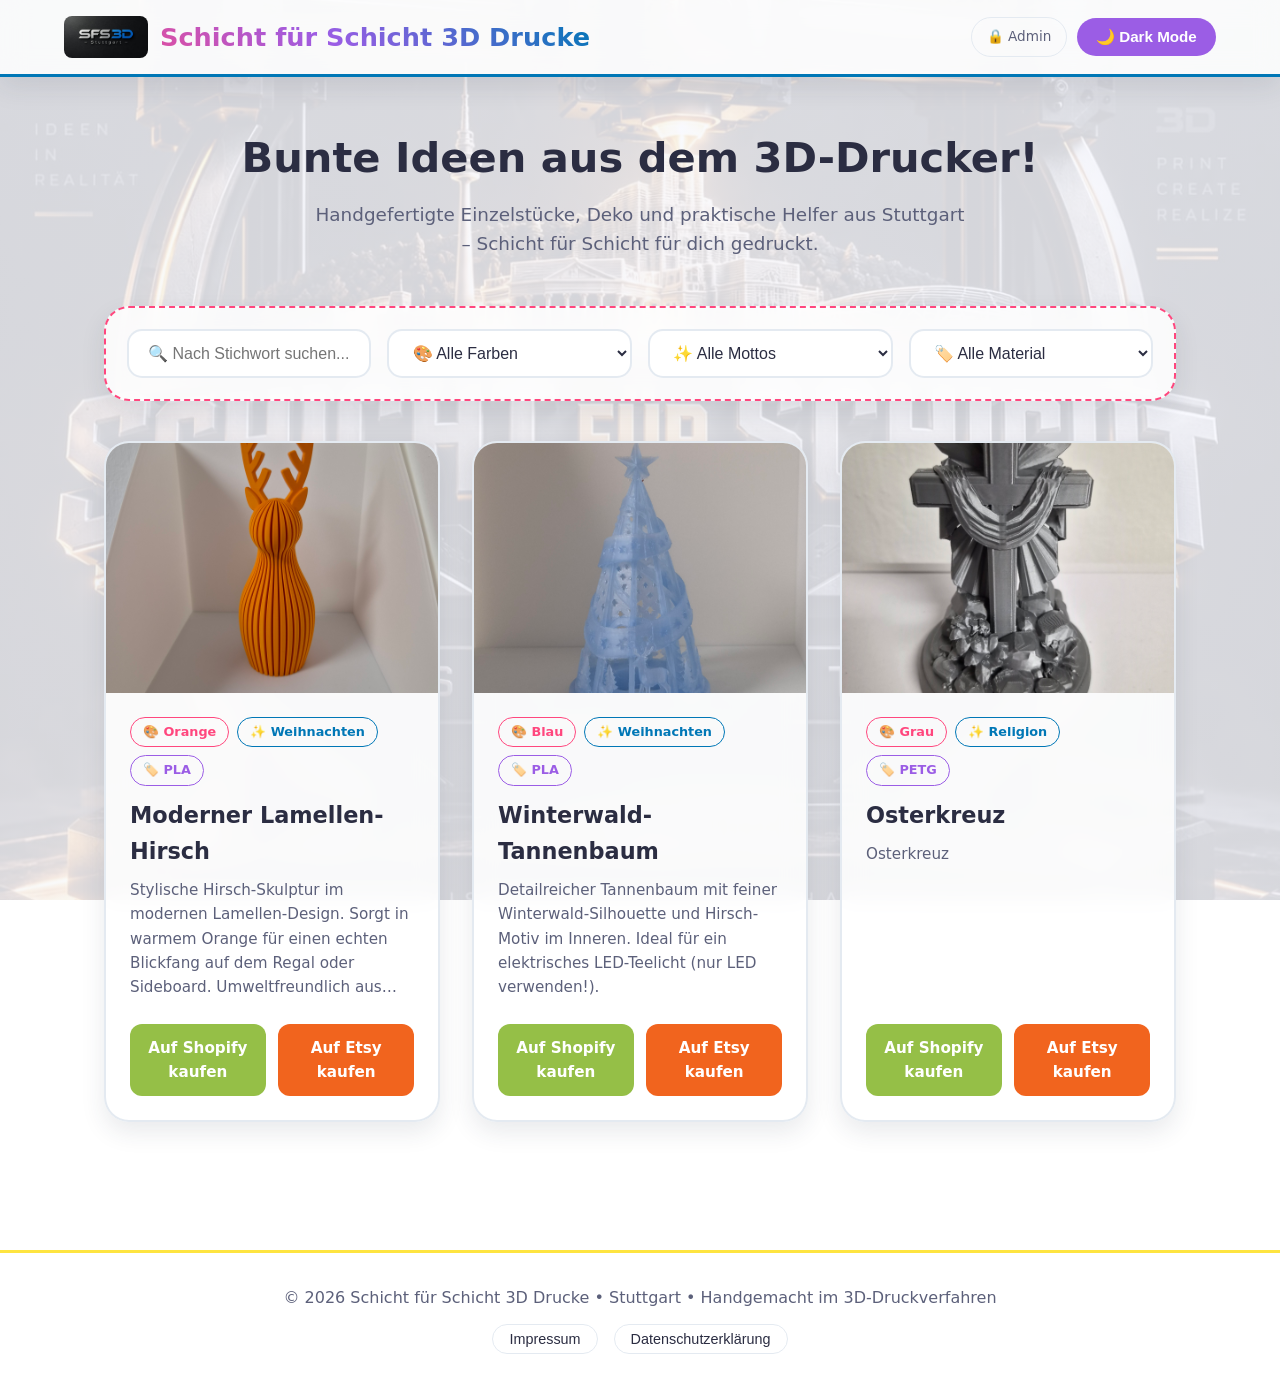
==== index.html @ 30da4deb "Implement popstate event listener for navigation Added event listener for browser back and forward b" ====
<!DOCTYPE html>
<html lang="de" data-theme="light">
<head>
    <meta charset="UTF-8">
    <meta name="viewport" content="width=device-width, initial-scale=1.0">
    <title>Schicht für Schicht 3D Drucke</title>
    <style>
        :root {
            --bg-overlay: rgba(248, 249, 255, 0.86);
            --card-bg: rgba(255, 255, 255, 0.85);
            --text-color: #2b2d42;
            --text-muted: #5c607a;
            --primary: #ff477e;
            --secondary: #0077b6;
            --accent: #fee440;
            --purple: #9b5de5;
            --border-color: rgba(226, 232, 240, 0.9);
            --shadow: 0 10px 25px rgba(43, 45, 66, 0.1);
        }

        [data-theme="dark"] {
            --bg-overlay: rgba(19, 17, 28, 0.85);
            --card-bg: rgba(30, 27, 46, 0.85);
            --text-color: #f8f9ff;
            --text-muted: #a9adc1;
            --primary: #ff5c8a;
            --secondary: #00f5d4;
            --accent: #fee440;
            --purple: #b5179e;
            --border-color: rgba(47, 43, 69, 0.9);
            --shadow: 0 10px 25px rgba(0, 0, 0, 0.45);
        }

        * { box-sizing: border-box; margin: 0; padding: 0; transition: background-color 0.3s ease, color 0.3s ease, transform 0.2s ease; }

        body {
            font-family: system-ui, -apple-system, 'Segoe UI', Roboto, Helvetica, Arial, sans-serif;
            color: var(--text-color);
            line-height: 1.6;
            min-height: 100vh;
            display: flex;
            flex-direction: column;
            background-image: linear-gradient(var(--bg-overlay), var(--bg-overlay)), url('icons/background.jpg');
            background-size: cover;
            background-position: center;
            background-attachment: fixed;
        }

        h1, h2, h3, .logo { font-family: 'Trebuchet MS', 'Comic Sans MS', system-ui, sans-serif; font-weight: 700; }

        header {
            background-color: var(--card-bg);
            backdrop-filter: blur(12px);
            -webkit-backdrop-filter: blur(12px);
            padding: 1rem 5%;
            display: flex;
            justify-content: space-between;
            align-items: center;
            border-bottom: 3px solid var(--secondary);
            position: sticky;
            top: 0;
            z-index: 100;
            box-shadow: var(--shadow);
        }

        .logo {
            display: flex;
            align-items: center;
            gap: 12px;
            font-size: 1.6rem;
            cursor: pointer;
            background: linear-gradient(45deg, var(--primary), var(--purple), var(--secondary));
            -webkit-background-clip: text;
            -webkit-text-fill-color: transparent;
        }

        .logo img { height: 42px; width: auto; border-radius: 8px; }
        .header-actions { display: flex; gap: 10px; align-items: center; }

        .theme-btn {
            background: var(--purple);
            color: white;
            border: none;
            padding: 0.6rem 1.2rem;
            border-radius: 50px;
            font-size: 0.95rem;
            font-weight: 700;
            cursor: pointer;
        }

        .admin-link {
            text-decoration: none;
            color: var(--text-muted);
            font-size: 0.85rem;
            padding: 0.5rem 0.9rem;
            border-radius: 50px;
            border: 1px solid var(--border-color);
        }

        .container { max-width: 1200px; width: 100%; margin: 0 auto 4rem; padding: 0 5%; flex-grow: 1; }

        .hero { text-align: center; padding: 3rem 5% 1.5rem; }
        .hero h1 { font-size: 2.6rem; margin-bottom: 0.5rem; }
        .hero p { font-size: 1.15rem; color: var(--text-muted); max-width: 650px; margin: 0 auto; }

        .filter-section {
            max-width: 1100px;
            margin: 1.5rem auto 2.5rem;
            padding: 1.3rem;
            background-color: var(--card-bg);
            backdrop-filter: blur(12px);
            border-radius: 25px;
            box-shadow: var(--shadow);
            border: 2px dashed var(--primary);
            display: flex;
            flex-wrap: wrap;
            gap: 1rem;
        }

        .filter-input, .filter-select {
            padding: 0.8rem 1.2rem;
            border-radius: 15px;
            border: 2px solid var(--border-color);
            background-color: var(--card-bg);
            color: var(--text-color);
            font-size: 1rem;
            min-width: 200px;
            flex: 1;
        }

        .product-grid { display: grid; grid-template-columns: repeat(auto-fill, minmax(300px, 1fr)); gap: 2rem; }

        .product-card {
            background-color: var(--card-bg);
            backdrop-filter: blur(12px);
            border-radius: 25px;
            overflow: hidden;
            box-shadow: var(--shadow);
            border: 2px solid var(--border-color);
            display: flex;
            flex-direction: column;
            cursor: pointer;
        }

        .product-card:hover { transform: translateY(-6px); border-color: var(--accent); }
        .product-image { width: 100%; height: 250px; object-fit: cover; }
        .product-content { padding: 1.5rem; display: flex; flex-direction: column; flex-grow: 1; }

        .tags { display: flex; gap: 0.5rem; margin-bottom: 0.8rem; flex-wrap: wrap; }
        .tag { font-size: 0.8rem; font-weight: 700; padding: 0.25rem 0.75rem; border-radius: 20px; color: var(--primary); border: 1px solid var(--primary); }
        .tag.motto { color: var(--secondary); border-color: var(--secondary); }
        .tag.extra { color: var(--purple); border-color: var(--purple); }

        .product-title { font-size: 1.4rem; margin-bottom: 0.5rem; }
        .product-desc {
            color: var(--text-muted);
            font-size: 0.95rem;
            margin-bottom: 1.5rem;
            display: -webkit-box;
            -webkit-line-clamp: 5;
            -webkit-box-orient: vertical;
            overflow: hidden;
            flex-grow: 1;
        }

        .shop-buttons { display: flex; gap: 0.8rem; margin-top: auto; }
        .btn { flex: 1; text-align: center; text-decoration: none; padding: 0.75rem; border-radius: 12px; font-weight: 700; font-size: 0.95rem; color: white; border: none; cursor: pointer; }
        .btn-shopify { background-color: #95bf47; }
        .btn-etsy { background-color: #f1641e; }
        .btn-back { background-color: var(--purple); display: inline-block; margin-bottom: 1.5rem; padding: 0.6rem 1.4rem; }

        .detail-view {
            display: none;
            background-color: var(--card-bg);
            backdrop-filter: blur(14px);
            border-radius: 30px;
            padding: 2.5rem;
            margin-top: 2rem;
            box-shadow: var(--shadow);
            border: 2px solid var(--border-color);
        }

        .detail-grid { display: grid; grid-template-columns: 1fr 1fr; gap: 2.5rem; align-items: start; }
        .detail-image { width: 100%; max-height: 520px; object-fit: contain; border-radius: 20px; background: rgba(0,0,0,0.04); cursor: zoom-in; }
        .detail-specs { background: rgba(155, 93, 229, 0.08); padding: 1.2rem; border-radius: 16px; margin: 1.5rem 0; border-left: 4px solid var(--purple); }
        .detail-full-desc { white-space: pre-line; color: var(--text-muted); font-size: 1.05rem; margin-bottom: 1.5rem; }

        @media (max-width: 768px) {
            .detail-grid { grid-template-columns: 1fr; }
        }

        footer {
            text-align: center;
            padding: 2rem;
            background-color: var(--card-bg);
            backdrop-filter: blur(12px);
            border-top: 3px solid var(--accent);
            color: var(--text-muted);
        }

        .footer-links { margin-top: 0.8rem; display: flex; justify-content: center; gap: 1rem; flex-wrap: wrap; }
        .footer-btn {
            background: transparent;
            border: 1px solid var(--border-color);
            color: var(--text-color);
            padding: 0.4rem 1rem;
            border-radius: 20px;
            cursor: pointer;
            font-size: 0.9rem;
        }
        .footer-btn:hover { border-color: var(--primary); color: var(--primary); }

        .modal-backdrop {
            display: none;
            position: fixed;
            inset: 0;
            background: rgba(0, 0, 0, 0.65);
            z-index: 999;
            align-items: center;
            justify-content: center;
            padding: 1rem;
        }
        .modal-box {
            background-color: var(--card-bg);
            backdrop-filter: blur(16px);
            color: var(--text-color);
            max-width: 720px;
            width: 100%;
            max-height: 85vh;
            overflow-y: auto;
            border-radius: 25px;
            padding: 2rem;
            border: 2px solid var(--secondary);
            box-shadow: var(--shadow);
        }
        .modal-header { display: flex; justify-content: space-between; align-items: center; margin-bottom: 1rem; border-bottom: 1px solid var(--border-color); padding-bottom: 0.8rem; }
        .modal-close { background: var(--primary); color: white; border: none; border-radius: 50%; width: 34px; height: 34px; font-weight: bold; cursor: pointer; }
        .placeholder { background-color: #fef08a; color: #854d0e; padding: 1px 6px; border-radius: 4px; font-weight: 700; }

        @media (max-width: 768px) {
            .detail-grid { grid-template-columns: 1fr; }
        }
    </style>
</head>
<body>

    <header>
        <div class="logo" onclick="showOverview()">
            <img src="icons/sfs3d-logo.png" alt="SFS 3D Logo" onerror="this.style.display='none'">
            <span>Schicht für Schicht 3D Drucke</span>
        </div>
        <div class="header-actions">
            <a href="admin/" class="admin-link">🔒 Admin</a>
            <button class="theme-btn" id="themeToggle">🌙 Dark Mode</button>
        </div>
    </header>

    <div id="overviewSection">
        <section class="hero">
            <h1>Bunte Ideen aus dem 3D-Drucker!</h1>
            <p>Handgefertigte Einzelstücke, Deko und praktische Helfer aus Stuttgart – Schicht für Schicht für dich gedruckt.</p>
        </section>

        <div class="container">
            <section class="filter-section" id="filterBar">
                <input type="text" id="searchInput" class="filter-input" placeholder="🔍 Nach Stichwort suchen...">
                <select id="colorFilter" class="filter-select">
                    <option value="alle">🎨 Alle Farben</option>
                </select>
                <select id="mottoFilter" class="filter-select">
                    <option value="alle">✨ Alle Mottos</option>
                </select>
            </section>

            <div class="product-grid" id="productGrid"></div>
        </div>
    </div>

    <div class="container">
        <div id="detailSection" class="detail-view">
            <button class="btn btn-back" onclick="showOverview()">← Zurück zur Übersicht</button>
            <div class="detail-grid" id="detailContent"></div>
        </div>
    </div>

    <footer>
        <p>© 2026 Schicht für Schicht 3D Drucke • Stuttgart • Handgemacht im 3D-Druckverfahren</p>
        <div class="footer-links">
            <button class="footer-btn" onclick="openModal('impressumModal')">Impressum</button>
            <button class="footer-btn" onclick="openModal('datenschutzModal')">Datenschutzerklärung</button>
        </div>
    </footer>

    <!-- IMPRESSUM MODAL -->
    <div id="impressumModal" class="modal-backdrop" onclick="closeModal('impressumModal')">
        <div class="modal-box" onclick="event.stopPropagation()">
            <div class="modal-header">
                <h2>Impressum</h2>
                <button class="modal-close" onclick="closeModal('impressumModal')">✕</button>
            </div>
            <p><strong>Angaben gemäß § 5 DDG:</strong><br>
            <span class="placeholder">[VORNAME NACHNAME]</span><br>
            <span class="placeholder">[UNTERNEHMENSNAME / ZUSATZ, z. B. Schicht für Schicht 3D Drucke]</span><br>
            <span class="placeholder">[STRASSE UND HAUSNUMMER]</span><br>
            <span class="placeholder">[PLZ]</span> Stuttgart</p><br>
            <p><strong>Kontakt:</strong><br>
            Telefon: <span class="placeholder">[TELEFONNUMMER]</span><br>
            E-Mail: <span class="placeholder">[E-MAIL-ADRESSE]</span></p><br>
            <p><strong>Umsatzsteuer:</strong><br>
            <span class="placeholder">[UMSATZSTEUER-ID oder: Gemäß § 19 UStG wird keine Umsatzsteuer berechnet.]</span></p><br>
            <p><strong>Verantwortlich für den Inhalt nach § 18 Abs. 2 MStV:</strong><br>
            <span class="placeholder">[VORNAME NACHNAME]</span>, Anschrift wie oben.</p><br>
            <p><strong>Hinweis zur Online-Streitbeilegung:</strong><br>
            Wir sind nicht bereit oder verpflichtet, an Streitbeilegungsverfahren vor einer Verbraucherschlichtungsstelle teilzunehmen.</p>
        </div>
    </div>

    <!-- DATENSCHUTZ MODAL -->
    <div id="datenschutzModal" class="modal-backdrop" onclick="closeModal('datenschutzModal')">
        <div class="modal-box" onclick="event.stopPropagation()">
            <div class="modal-header">
                <h2>Datenschutzerklärung</h2>
                <button class="modal-close" onclick="closeModal('datenschutzModal')">✕</button>
            </div>
            <p><strong>1. Datenschutz auf einen Blick</strong><br>
            Diese Website dient als Online-Katalog für unsere 3D-Druck-Produkte. Der eigentliche Kaufabschluss findet erst nach Weiterleitung auf den externen Plattformen Shopify oder Etsy statt.</p><br>
            <p><strong>2. Verantwortliche Stelle</strong><br>
            <span class="placeholder">[VORNAME NACHNAME]</span>, <span class="placeholder">[STRASSE UND HAUSNUMMER]</span>, <span class="placeholder">[PLZ]</span> Stuttgart, E-Mail: <span class="placeholder">[E-MAIL-ADRESSE]</span>.</p><br>
            <p><strong>3. Hosting (Netlify & GitHub)</strong><br>
            Diese Website wird über Netlify (Netlify, Inc., 512 2nd Street, Suite 200, San Francisco, CA 94107, USA) bereitgestellt. Beim Aufruf der Seiten erfasst der Hostinganbieter automatisch Server-Logfiles (z. B. IP-Adresse, Browsertyp, Uhrzeit), um einen sicheren Betrieb zu gewährleisten (Art. 6 Abs. 1 lit. f DSGVO).</p><br>
            <p><strong>4. Lokale Speicherung (Dark/White Mode)</strong><br>
            Für die Speicherung Ihrer gewählten Farbansicht (Dark Mode / White Mode) nutzt diese Seite den lokalen Speicher Ihres Browsers (LocalStorage). Es werden keine Tracking-Cookies eingesetzt.</p><br>
            <p><strong>5. Externe Links zu Shopify und Etsy</strong><br>
            Beim Klick auf einen Kauf-Button verlassen Sie unsere Website und werden zu unserem Shop auf Shopify (<span class="placeholder">[LINK ZU DEINEM SHOPIFY-SHOP]</span>) oder Etsy (<span class="placeholder">[LINK ZU DEINEM ETSY-SHOP]</span>) weitergeleitet. Ab diesem Zeitpunkt gelten die Datenschutzbestimmungen des jeweiligen Plattformbetreibers.</p><br>
            <p><strong>6. Ihre Rechte</strong><br>
            Sie haben jederzeit das Recht auf unentgeltliche Auskunft, Berichtigung, Sperrung oder Löschung Ihrer gespeicherten personenbezogenen Daten sowie ein Beschwerderecht bei der zuständigen Aufsichtsbehörde.</p>
        </div>
    </div>

    <script>
        let allProducts = [];
        let extraFilters = [];

        const themeToggle = document.getElementById('themeToggle');
        const htmlEl = document.documentElement;
        const savedTheme = localStorage.getItem('sfs-theme') || 'light';
        htmlEl.setAttribute('data-theme', savedTheme);
        themeToggle.textContent = savedTheme === 'dark' ? '☀️ White Mode' : '🌙 Dark Mode';

        themeToggle.addEventListener('click', () => {
            const next = htmlEl.getAttribute('data-theme') === 'light' ? 'dark' : 'light';
            htmlEl.setAttribute('data-theme', next);
            localStorage.setItem('sfs-theme', next);
            themeToggle.textContent = next === 'dark' ? '☀️ White Mode' : '🌙 Dark Mode';
        });

        function extractText(item, key) {
            if (typeof item === 'string') return item;
            if (item && typeof item === 'object' && item[key]) return item[key];
            return '';
        }

        async function loadProducts() {
            const grid = document.getElementById('productGrid');
            try {
                const res = await fetch('./produkte.json?t=' + Date.now());
                if (!res.ok) throw new Error('HTTP-Status ' + res.status);
                const data = await res.json();

                allProducts = Array.isArray(data.produkte) ? data.produkte : [];
                extraFilters = Array.isArray(data.zusatzfilter) ? data.zusatzfilter : [];

                const savedColors = Array.isArray(data.farben) ? data.farben.map(c => extractText(c, 'farbe')) : [];
                const savedMottos = Array.isArray(data.mottos) ? data.mottos.map(m => extractText(m, 'motto')) : [];

                populateFilters(savedColors, savedMottos);
                renderProducts(allProducts);

                const hash = window.location.hash.replace('#produkt-', '');
                if (hash) {
                    const found = allProducts.find(p => p.id === hash);
                    if (found) showDetail(found);
                }
            } catch (e) {
                grid.innerHTML = `<div style="grid-column:1/-1; background:var(--card-bg); padding:2rem; border-radius:20px; border:2px solid var(--primary);">
                    <h3>⚠️ Produkte konnten nicht geladen werden</h3>
                    <p style="margin-top:0.5rem;"><strong>Technischer Grund:</strong> ${e.message}</p>
                    <p style="margin-top:0.5rem; font-size:0.9rem;">Tipp: Prüfe unter <code>/produkte.json</code>, ob die Datei gültiges JSON enthält.</p>
                </div>`;
            }
        }

        function populateFilters(savedColors, savedMottos) {
            const filterSection = document.getElementById('filterBar');
            const colorSel = document.getElementById('colorFilter');
            const mottoSel = document.getElementById('mottoFilter');

            const colors = [...new Set([...savedColors, ...allProducts.map(p => p.farbe)])].filter(Boolean);
            const mottos = [...new Set([...savedMottos, ...allProducts.map(p => p.motto)])].filter(Boolean);

            colorSel.innerHTML = '<option value="alle">🎨 Alle Farben</option>';
            mottoSel.innerHTML = '<option value="alle">✨ Alle Mottos</option>';

            colors.forEach(c => colorSel.innerHTML += `<option value="${c}">${c}</option>`);
            mottos.forEach(m => mottoSel.innerHTML += `<option value="${m}">${m}</option>`);

            document.querySelectorAll('.dynamic-filter').forEach(el => el.remove());

            extraFilters.forEach(filterGroup => {
                if (!filterGroup || !filterGroup.kategorie || !Array.isArray(filterGroup.werte)) return;
                const select = document.createElement('select');
                select.className = 'filter-select dynamic-filter';
                select.setAttribute('data-kategorie', filterGroup.kategorie);
                select.innerHTML = `<option value="alle">🏷️ Alle ${filterGroup.kategorie}</option>`;

                filterGroup.werte.forEach(w => {
                    const val = extractText(w, 'wert');
                    if (val) select.innerHTML += `<option value="${val}">${val}</option>`;
                });

                select.addEventListener('change', filterProducts);
                filterSection.appendChild(select);
            });
        }

        function renderProducts(list) {
            const grid = document.getElementById('productGrid');
            if (list.length === 0) {
                grid.innerHTML = '<p style="grid-column:1/-1; text-align:center; padding:2rem;">Keine passenden 3D-Drucke gefunden.</p>';
                return;
            }
            grid.innerHTML = list.map(p => {
                const extraTags = (p.eigenschaften || []).map(e => `<span class="tag extra">🏷️ ${e.wert}</span>`).join('');
                return `
                <article class="product-card" onclick="openProduct('${p.id}')">
                    <img src="${p.bild || ''}" alt="${p.titel || ''}" class="product-image">
                    <div class="product-content">
                        <div class="tags">
                            ${p.farbe ? `<span class="tag">🎨 ${p.farbe}</span>` : ''}
                            ${p.motto ? `<span class="tag motto">✨ ${p.motto}</span>` : ''}
                            ${extraTags}
                        </div>
                        <h3 class="product-title">${p.titel || 'Unbenanntes Modell'}</h3>
                        <p class="product-desc">${p.kurzbeschreibung || ''}</p>
                        <div class="shop-buttons" onclick="event.stopPropagation()">
                            <a href="${p.shopify || '#'}" target="_blank" class="btn btn-shopify">Auf Shopify kaufen</a>
                            <a href="${p.etsy || '#'}" target="_blank" class="btn btn-etsy">Auf Etsy kaufen</a>
                        </div>
                    </div>
                </article>
            `}).join('');
        }

        function filterProducts() {
            const term = document.getElementById('searchInput').value.toLowerCase();
            const color = document.getElementById('colorFilter').value;
            const motto = document.getElementById('mottoFilter').value;
            const dynamicSelects = document.querySelectorAll('.dynamic-filter');

            const filtered = allProducts.filter(p => {
                const titel = (p.titel || '').toLowerCase();
                const desc = (p.kurzbeschreibung || '').toLowerCase();
                const matchText = titel.includes(term) || desc.includes(term);
                const matchColor = color === 'alle' || p.farbe === color;
                const matchMotto = motto === 'alle' || p.motto === motto;

                let matchExtra = true;
                dynamicSelects.forEach(sel => {
                    const selectedVal = sel.value;
                    if (selectedVal !== 'alle') {
                        const kat = sel.getAttribute('data-kategorie');
                        const props = p.eigenschaften || [];
                        const hasMatch = props.some(item => item.kategorie === kat && item.wert === selectedVal);
                        if (!hasMatch) matchExtra = false;
                    }
                });

                return matchText && matchColor && matchMotto && matchExtra;
            });
            renderProducts(filtered);
        }

        function openProduct(id) {
            const prod = allProducts.find(p => p.id === id);
            if (!prod) return;
            window.location.hash = 'produkt-' + id;
            showDetail(prod);
        }

        function showDetail(p) {
            document.getElementById('overviewSection').style.display = 'none';
            const detailSec = document.getElementById('detailSection');
            detailSec.style.display = 'block';
            window.scrollTo(0, 0);

            const extraTags = (p.eigenschaften || []).map(e => `<span class="tag extra">🏷️ ${e.kategorie}: ${e.wert}</span>`).join('');

            document.getElementById('detailContent').innerHTML = `
                <div>
                    <img src="${p.bild || ''}" alt="${p.titel || ''}" class="detail-image" onclick="window.open('${p.bild || ''}', '_blank')" title="Klicken für volle Bildgröße">
                </div>
                <div>
                    <div class="tags">
                        ${p.farbe ? `<span class="tag">🎨 ${p.farbe}</span>` : ''}
                        ${p.motto ? `<span class="tag motto">✨ ${p.motto}</span>` : ''}
                        ${extraTags}
                    </div>
                    <h1 style="font-size: 2.2rem; margin-bottom: 1rem;">${p.titel || ''}</h1>
                    <p class="detail-full-desc">${p.beschreibung || ''}</p>
                    <div class="detail-specs">
                        <p><strong>📏 Maße:</strong> ${p.masse || 'Auf Anfrage'}</p>
                        <p><strong>🧵 Material:</strong> ${p.material || 'PLA'}</p>
                        <p><strong>📍 Herstellung:</strong> 3D-Druck aus Stuttgart</p>
                    </div>
                    <div class="shop-buttons">
                        <a href="${p.shopify || '#'}" target="_blank" class="btn btn-shopify">Jetzt auf Shopify kaufen</a>
                        <a href="${p.etsy || '#'}" target="_blank" class="btn btn-etsy">Jetzt auf Etsy kaufen</a>
                    </div>
                </div>
            `;
        }

        function showOverview() {
            history.pushState("", document.title, window.location.pathname + window.location.search);
            document.getElementById('detailSection').style.display = 'none';
            document.getElementById('overviewSection').style.display = 'block';
        }

        document.getElementById('searchInput').addEventListener('input', filterProducts);
        document.getElementById('colorFilter').addEventListener('change', filterProducts);
        document.getElementById('mottoFilter').addEventListener('change', filterProducts);

                // Reagiert auf den Zurück- und Vorwärts-Pfeil im Browser
        window.addEventListener('popstate', () => {
            const hash = window.location.hash.replace('#produkt-', '');
            if (hash) {
                const found = allProducts.find(p => p.id === hash);
                if (found) {
                    showDetail(found);
                    return;
                }
            }
            // Kein Produkt-Hash mehr in der URL -> Übersicht wieder einblenden
            document.getElementById('detailSection').style.display = 'none';
            document.getElementById('overviewSection').style.display = 'block';
        });


        function openModal(id) {
            const modal = document.getElementById(id);
            if (modal) {
                modal.style.display = 'flex';
            }
        }

        function closeModal(id) {
            const modal = document.getElementById(id);
            if (modal) {
                modal.style.display = 'none';
            }
        }

        loadProducts();
    </script>
</body>
</html>
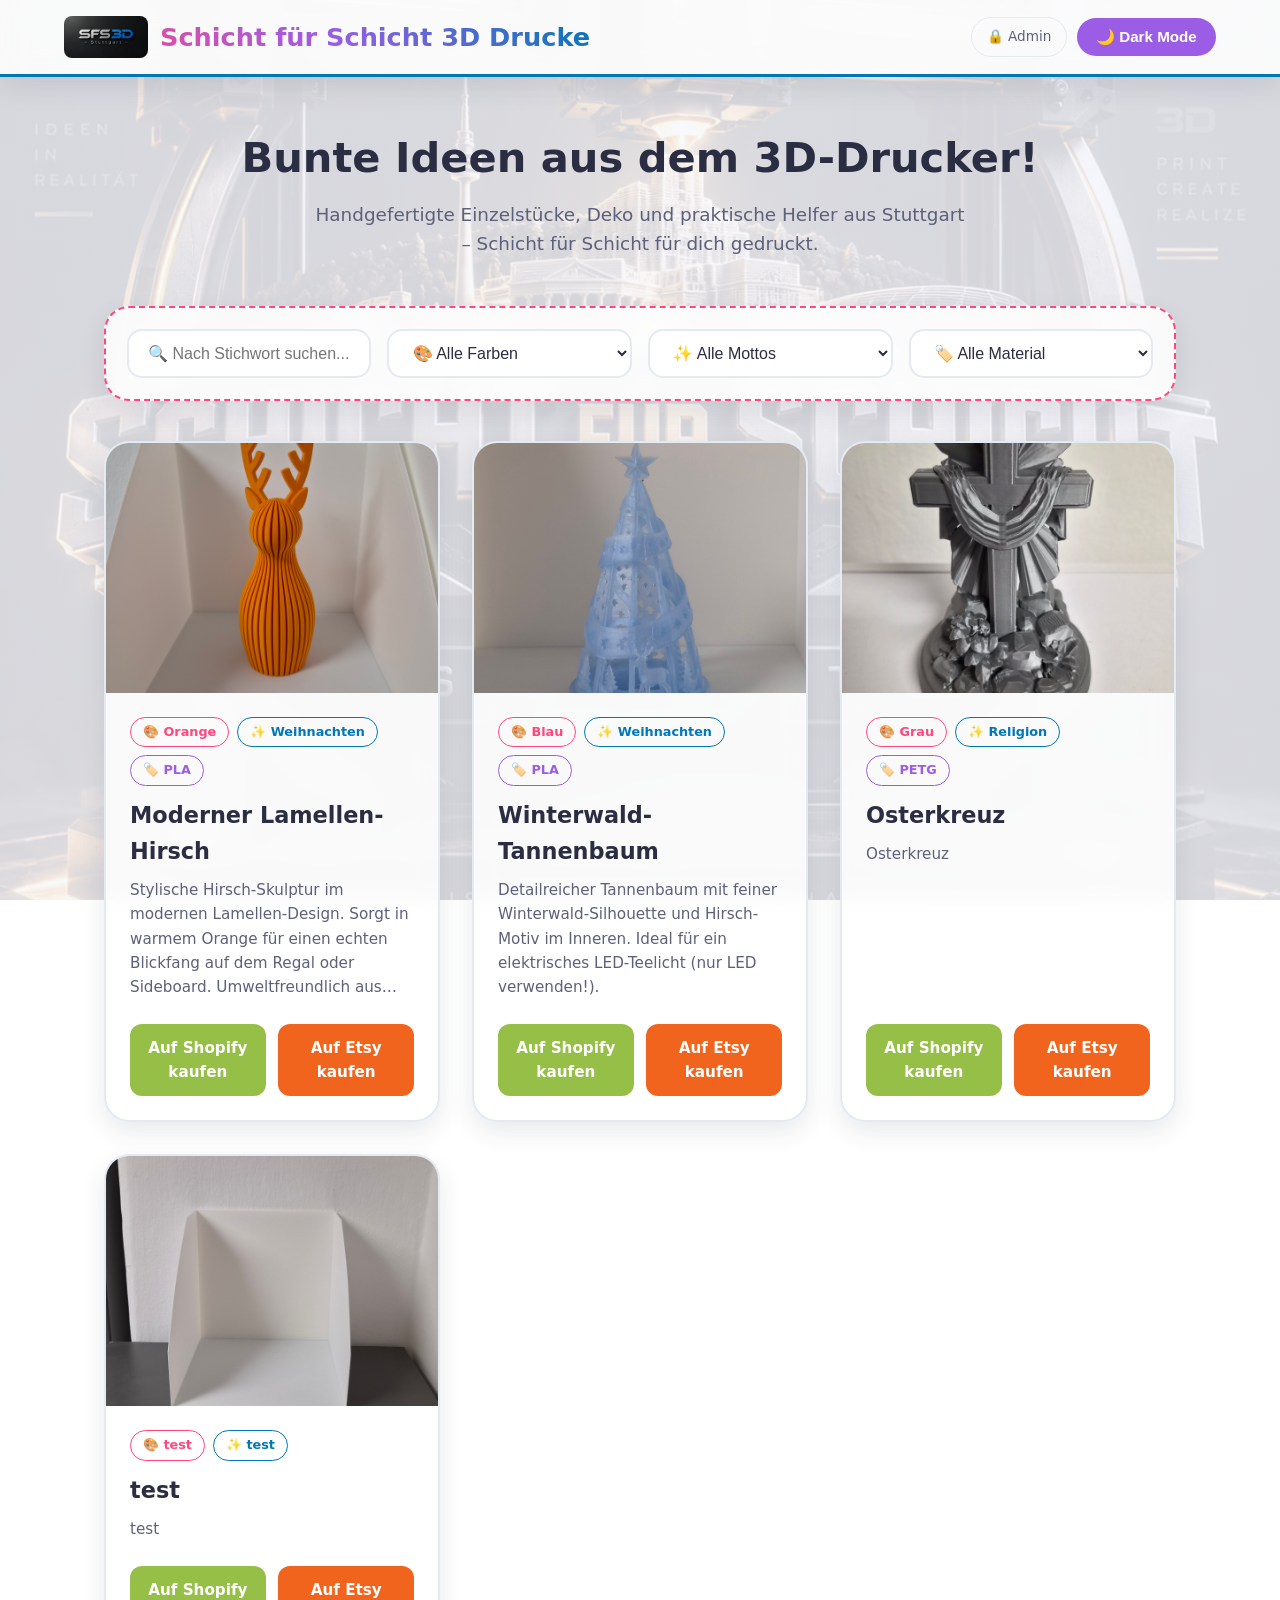
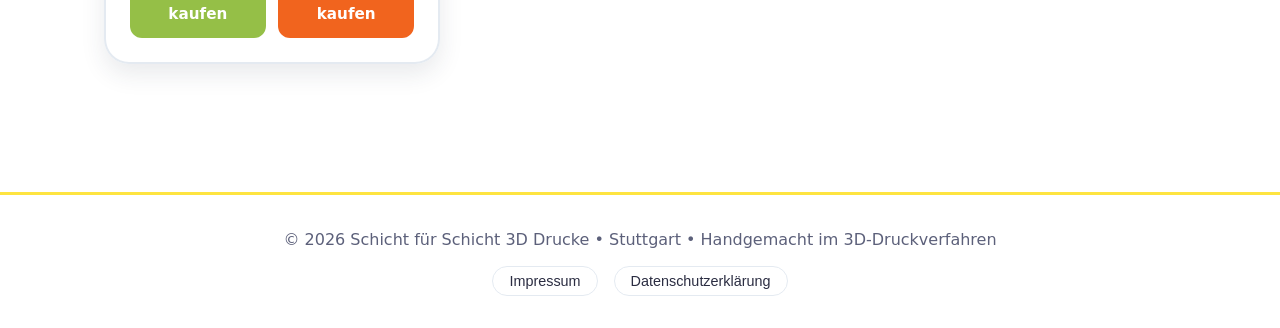
==== commit 5bf21888: "Fix image path handling in product display" ====
--- a/index.html
+++ b/index.html
@@ -359,6 +359,11 @@
             if (item && typeof item === 'object' && item[key]) return item[key];
             return '';
         }
+        
+        function fixImagePath(path) {
+            if (!path) return '';
+            return path.startsWith('/') ? path.slice(1) : path;
+        }
 
         async function loadProducts() {
             const grid = document.getElementById('productGrid');
@@ -433,7 +438,7 @@
                 const extraTags = (p.eigenschaften || []).map(e => `<span class="tag extra">🏷️ ${e.wert}</span>`).join('');
                 return `
                 <article class="product-card" onclick="openProduct('${p.id}')">
-                    <img src="${p.bild || ''}" alt="${p.titel || ''}" class="product-image">
+                    <img src="${fixImagePath(p.bild)}" alt="${p.titel || ''}" class="product-image">
                     <div class="product-content">
                         <div class="tags">
                             ${p.farbe ? `<span class="tag">🎨 ${p.farbe}</span>` : ''}
@@ -497,7 +502,7 @@
 
             document.getElementById('detailContent').innerHTML = `
                 <div>
-                    <img src="${p.bild || ''}" alt="${p.titel || ''}" class="detail-image" onclick="window.open('${p.bild || ''}', '_blank')" title="Klicken für volle Bildgröße">
+                    <img src="${fixImagePath(p.bild)}" alt="${p.titel || ''}" class="detail-image" onclick="window.open('${p.bild || ''}', '_blank')" title="Klicken für volle Bildgröße">
                 </div>
                 <div>
                     <div class="tags">
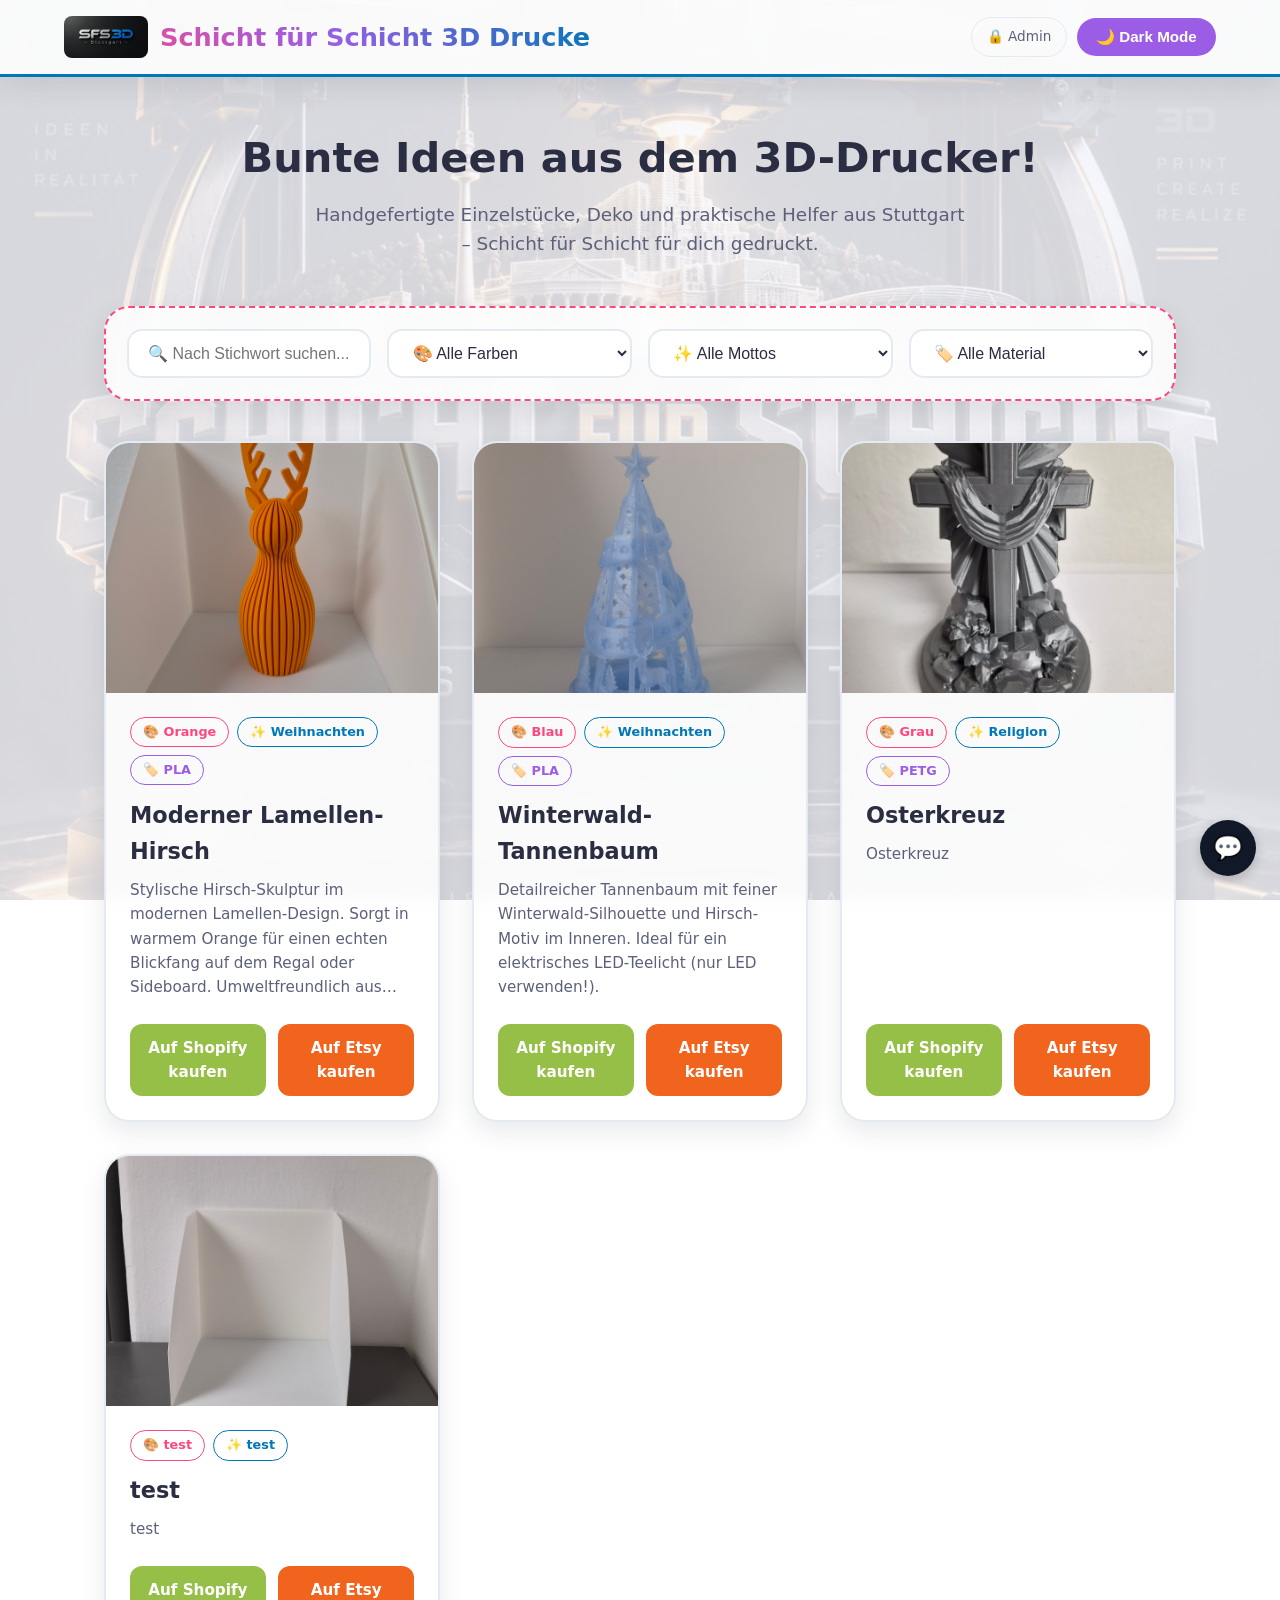
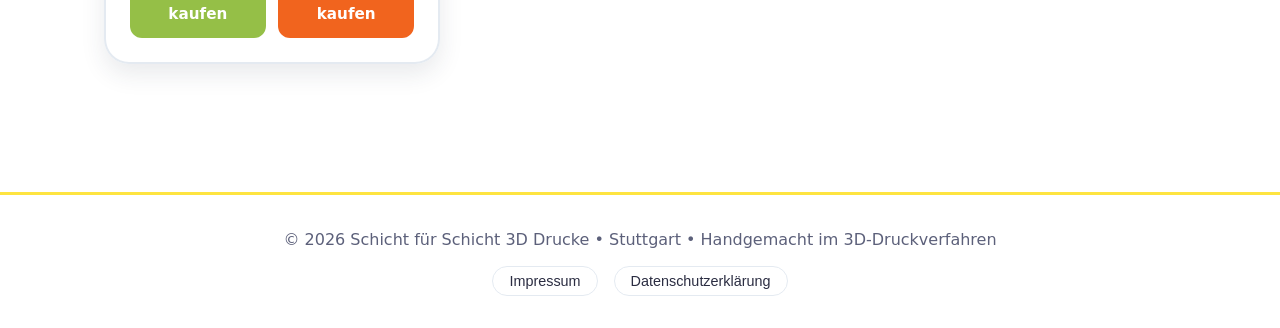
==== commit 2e9a8392: "Integrate AI chat window into index.html Added AI chat feature with input and send button." ====
--- a/index.html
+++ b/index.html
@@ -241,7 +241,11 @@
             .detail-grid { grid-template-columns: 1fr; }
         }
     </style>
+    <link rel="stylesheet" href="ai-berater.css">
+
 </head>
+    <script src="ai-berater.js"></script>
+
 <body>
 
     <header>
@@ -282,6 +286,21 @@
             <div class="detail-grid" id="detailContent"></div>
         </div>
     </div>
+<button id="ai-fab" class="ai-fab" aria-label="KI-Produktberater öffnen">💬</button>
+
+<div id="ai-chat-window" class="ai-chat-window">
+  <div class="ai-chat-header">
+    <span><span id="ai-status-dot" class="ai-status-dot"></span>KI-Produktberater</span>
+    <button id="ai-chat-close" style="background:none;border:none;color:#fff;cursor:pointer;font-size:18px;">✕</button>
+  </div>
+  <div id="ai-chat-messages" class="ai-chat-messages">
+    <div class="ai-msg bot">Hallo! Wie kann ich dir bei der Produktauswahl helfen?</div>
+  </div>
+  <div class="ai-chat-input-area">
+    <input type="text" id="ai-chat-input" placeholder="Frage zum Sortiment stellen...">
+    <button id="ai-chat-send">Senden</button>
+  </div>
+</div>
 
     <footer>
         <p>© 2026 Schicht für Schicht 3D Drucke • Stuttgart • Handgemacht im 3D-Druckverfahren</p>
--- a/ai-berater.css
+++ b/ai-berater.css
@@ -0,0 +1,137 @@
+/* Schwebendes Chat-Icon */
+.ai-fab {
+  position: fixed;
+  bottom: 24px;
+  right: 24px;
+  width: 56px;
+  height: 56px;
+  border-radius: 50%;
+  background-color: #111827;
+  color: #ffffff;
+  border: none;
+  cursor: pointer;
+  box-shadow: 0 4px 12px rgba(0, 0, 0, 0.2);
+  font-size: 24px;
+  z-index: 9999;
+  display: flex;
+  align-items: center;
+  justify-content: center;
+  transition: transform 0.2s ease;
+}
+
+.ai-fab:hover {
+  transform: scale(1.05);
+}
+
+/* Chatfenster */
+.ai-chat-window {
+  position: fixed;
+  bottom: 92px;
+  right: 24px;
+  width: 360px;
+  max-width: calc(100vw - 48px);
+  height: 480px;
+  background-color: #ffffff;
+  border: 1px solid #e5e7eb;
+  border-radius: 12px;
+  box-shadow: 0 10px 25px rgba(0, 0, 0, 0.15);
+  display: none;
+  flex-direction: column;
+  overflow: hidden;
+  z-index: 9999;
+  font-family: system-ui, -apple-system, sans-serif;
+}
+
+.ai-chat-window.open {
+  display: flex;
+}
+
+.ai-chat-header {
+  background-color: #111827;
+  color: #ffffff;
+  padding: 14px 16px;
+  font-weight: 600;
+  display: flex;
+  justify-content: space-between;
+  align-items: center;
+}
+
+.ai-status-dot {
+  width: 10px;
+  height: 10px;
+  border-radius: 50%;
+  background-color: #ef4444;
+  display: inline-block;
+  margin-right: 8px;
+}
+
+.ai-status-dot.online {
+  background-color: #10b981;
+}
+
+/* Nachrichtenbereich */
+.ai-chat-messages {
+  flex: 1;
+  padding: 16px;
+  overflow-y: auto;
+  display: flex;
+  flex-direction: column;
+  gap: 10px;
+  background-color: #f9fafb;
+}
+
+.ai-msg {
+  max-width: 82%;
+  padding: 10px 14px;
+  border-radius: 12px;
+  font-size: 14px;
+  line-height: 1.4;
+  word-wrap: break-word;
+}
+
+.ai-msg.bot {
+  background-color: #ffffff;
+  color: #1f2937;
+  border: 1px solid #e5e7eb;
+  align-self: flex-start;
+}
+
+.ai-msg.bot a {
+  color: #2563eb;
+  text-decoration: underline;
+  font-weight: 500;
+}
+
+.ai-msg.user {
+  background-color: #111827;
+  color: #ffffff;
+  align-self: flex-end;
+}
+
+/* Eingabefeld */
+.ai-chat-input-area {
+  display: flex;
+  border-top: 1px solid #e5e7eb;
+  padding: 10px;
+  background-color: #ffffff;
+  gap: 8px;
+}
+
+.ai-chat-input-area input {
+  flex: 1;
+  border: 1px solid #d1d5db;
+  border-radius: 8px;
+  padding: 8px 12px;
+  font-size: 14px;
+  outline: none;
+}
+
+.ai-chat-input-area button {
+  background-color: #111827;
+  color: #ffffff;
+  border: none;
+  border-radius: 8px;
+  padding: 8px 14px;
+  cursor: pointer;
+  font-size: 14px;
+}
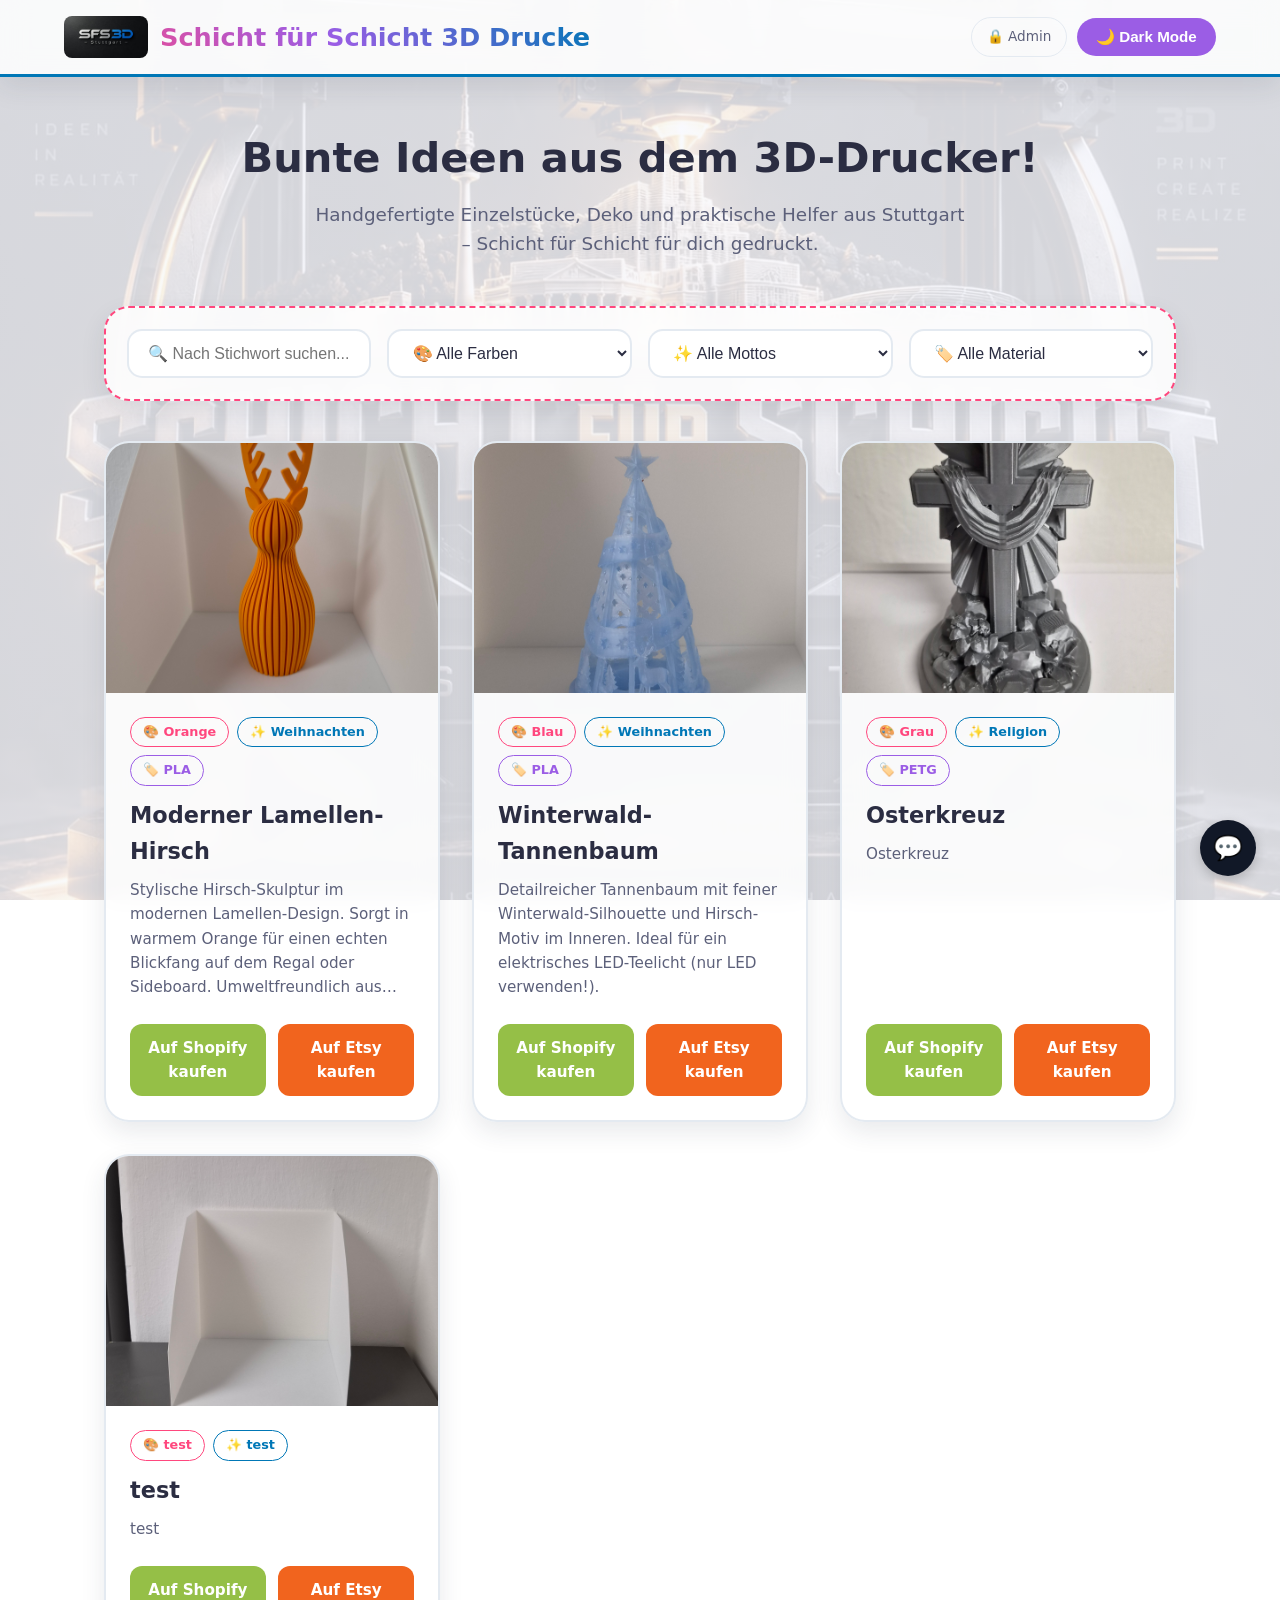
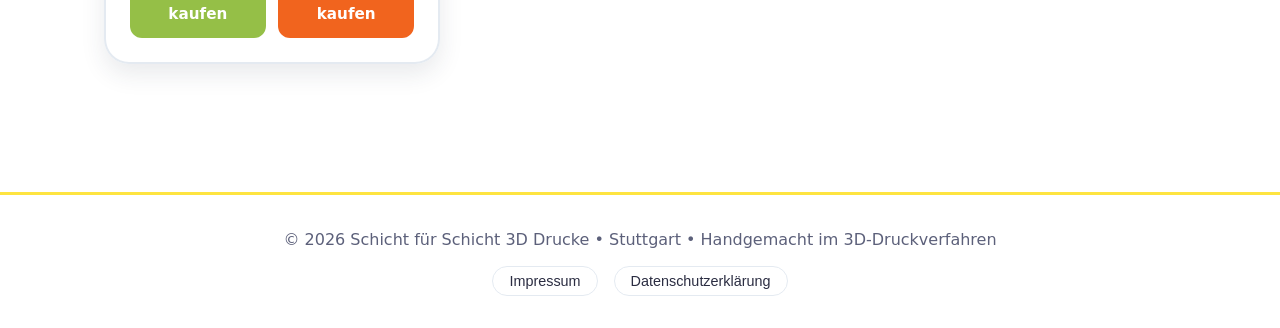
==== commit 3140f9d1: "Move script tag for ai-berater.js to the end of body" ====
--- a/index.html
+++ b/index.html
@@ -244,7 +244,6 @@
     <link rel="stylesheet" href="ai-berater.css">
 
 </head>
-    <script src="ai-berater.js"></script>
 
 <body>
 
@@ -586,5 +585,6 @@
 
         loadProducts();
     </script>
+    <script src="ai-berater.js"></script>
 </body>
 </html>
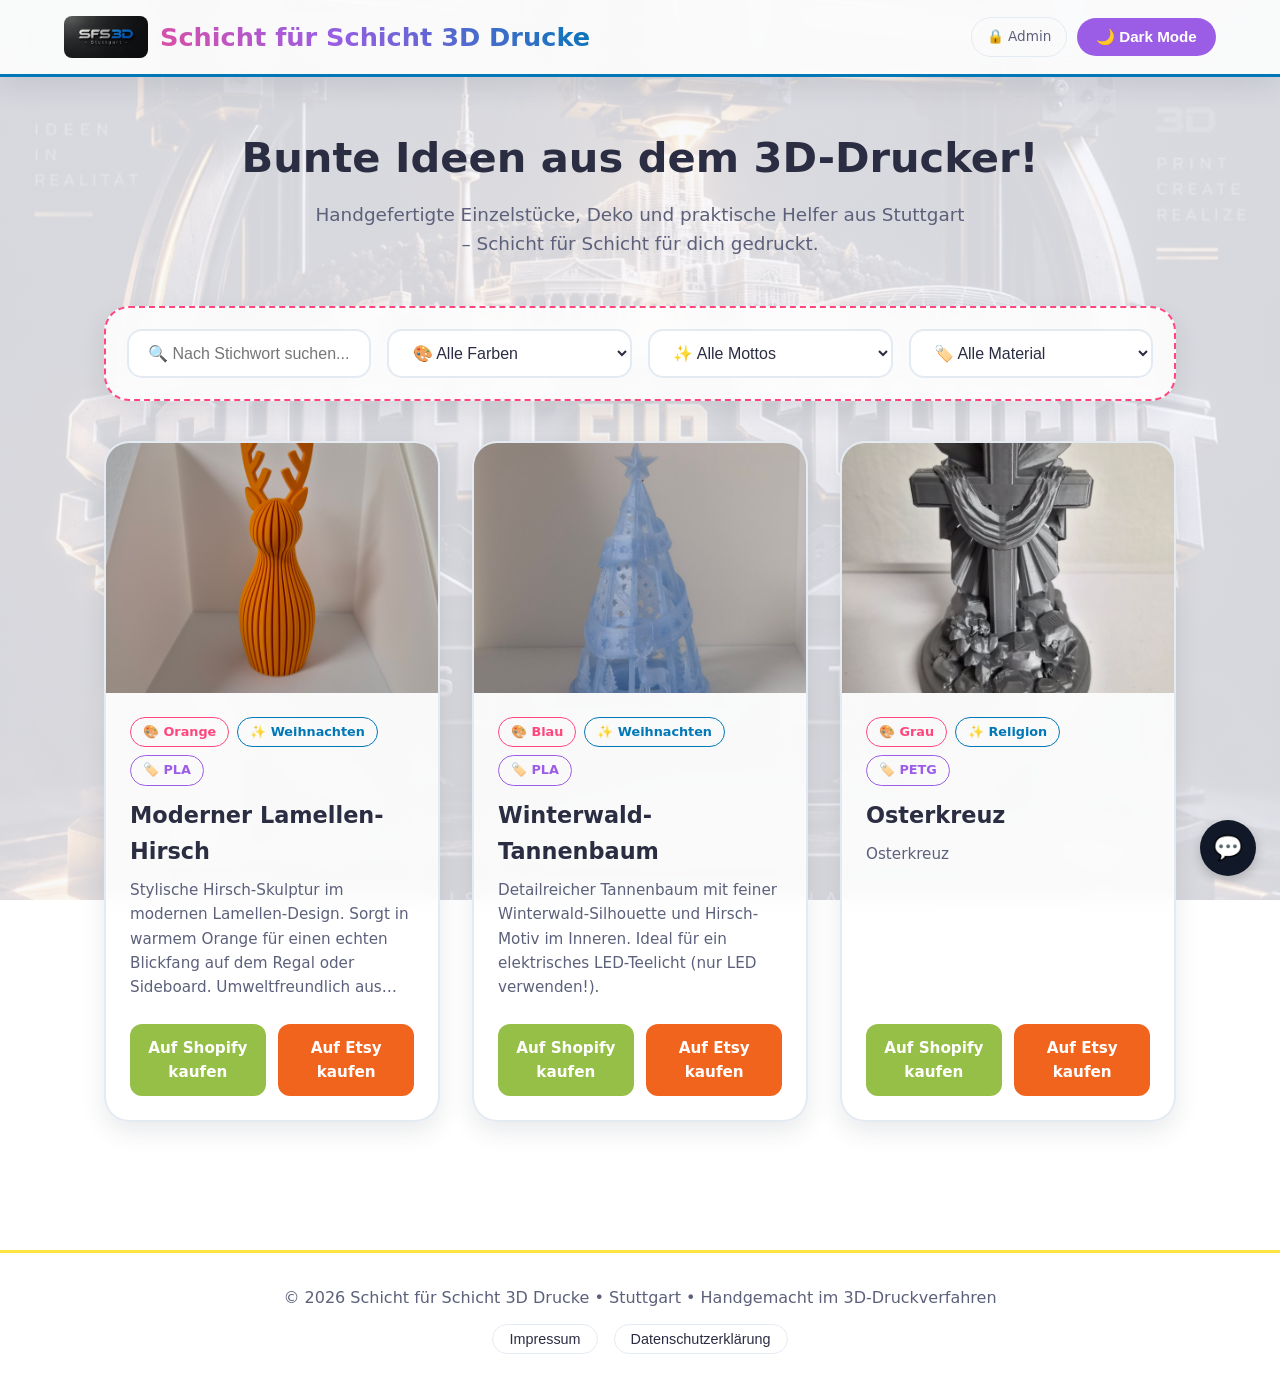
==== commit e9911bfd: "Load products and filters from separate JSON files" ====
--- a/index.html
+++ b/index.html
@@ -355,7 +355,7 @@
         </div>
     </div>
 
-    <script>
+<script>
         let allProducts = [];
         let extraFilters = [];
 
@@ -386,15 +386,23 @@
         async function loadProducts() {
             const grid = document.getElementById('productGrid');
             try {
-                const res = await fetch('./produkte.json?t=' + Date.now());
-                if (!res.ok) throw new Error('HTTP-Status ' + res.status);
-                const data = await res.json();
-
-                allProducts = Array.isArray(data.produkte) ? data.produkte : [];
-                extraFilters = Array.isArray(data.zusatzfilter) ? data.zusatzfilter : [];
-
-                const savedColors = Array.isArray(data.farben) ? data.farben.map(c => extractText(c, 'farbe')) : [];
-                const savedMottos = Array.isArray(data.mottos) ? data.mottos.map(m => extractText(m, 'motto')) : [];
+                // Lädt Produkte und Filter gleichzeitig aus den getrennten JSON-Dateien
+                const [prodRes, filterRes] = await Promise.all([
+                    fetch('./produkte.json?t=' + Date.now()),
+                    fetch('./filter.json?t=' + Date.now())
+                ]);
+
+                if (!prodRes.ok) throw new Error('produkte.json HTTP-Status ' + prodRes.status);
+                if (!filterRes.ok) throw new Error('filter.json HTTP-Status ' + filterRes.status);
+
+                const prodData = await prodRes.json();
+                const filterData = await filterRes.json();
+
+                allProducts = Array.isArray(prodData.produkte) ? prodData.produkte : [];
+                extraFilters = Array.isArray(filterData.zusatzfilter) ? filterData.zusatzfilter : [];
+
+                const savedColors = Array.isArray(filterData.farben) ? filterData.farben.map(c => extractText(c, 'farbe')) : [];
+                const savedMottos = Array.isArray(filterData.mottos) ? filterData.mottos.map(m => extractText(m, 'motto')) : [];
 
                 populateFilters(savedColors, savedMottos);
                 renderProducts(allProducts);
@@ -406,9 +414,9 @@
                 }
             } catch (e) {
                 grid.innerHTML = `<div style="grid-column:1/-1; background:var(--card-bg); padding:2rem; border-radius:20px; border:2px solid var(--primary);">
-                    <h3>⚠️ Produkte konnten nicht geladen werden</h3>
+                    <h3>⚠️ Daten konnten nicht geladen werden</h3>
                     <p style="margin-top:0.5rem;"><strong>Technischer Grund:</strong> ${e.message}</p>
-                    <p style="margin-top:0.5rem; font-size:0.9rem;">Tipp: Prüfe unter <code>/produkte.json</code>, ob die Datei gültiges JSON enthält.</p>
+                    <p style="margin-top:0.5rem; font-size:0.9rem;">Tipp: Prüfe unter <code>/produkte.json</code> und <code>/filter.json</code>, ob beide Dateien gültiges JSON enthalten.</p>
                 </div>`;
             }
         }
@@ -445,6 +453,7 @@
                 filterSection.appendChild(select);
             });
         }
+
 
         function renderProducts(list) {
             const grid = document.getElementById('productGrid');
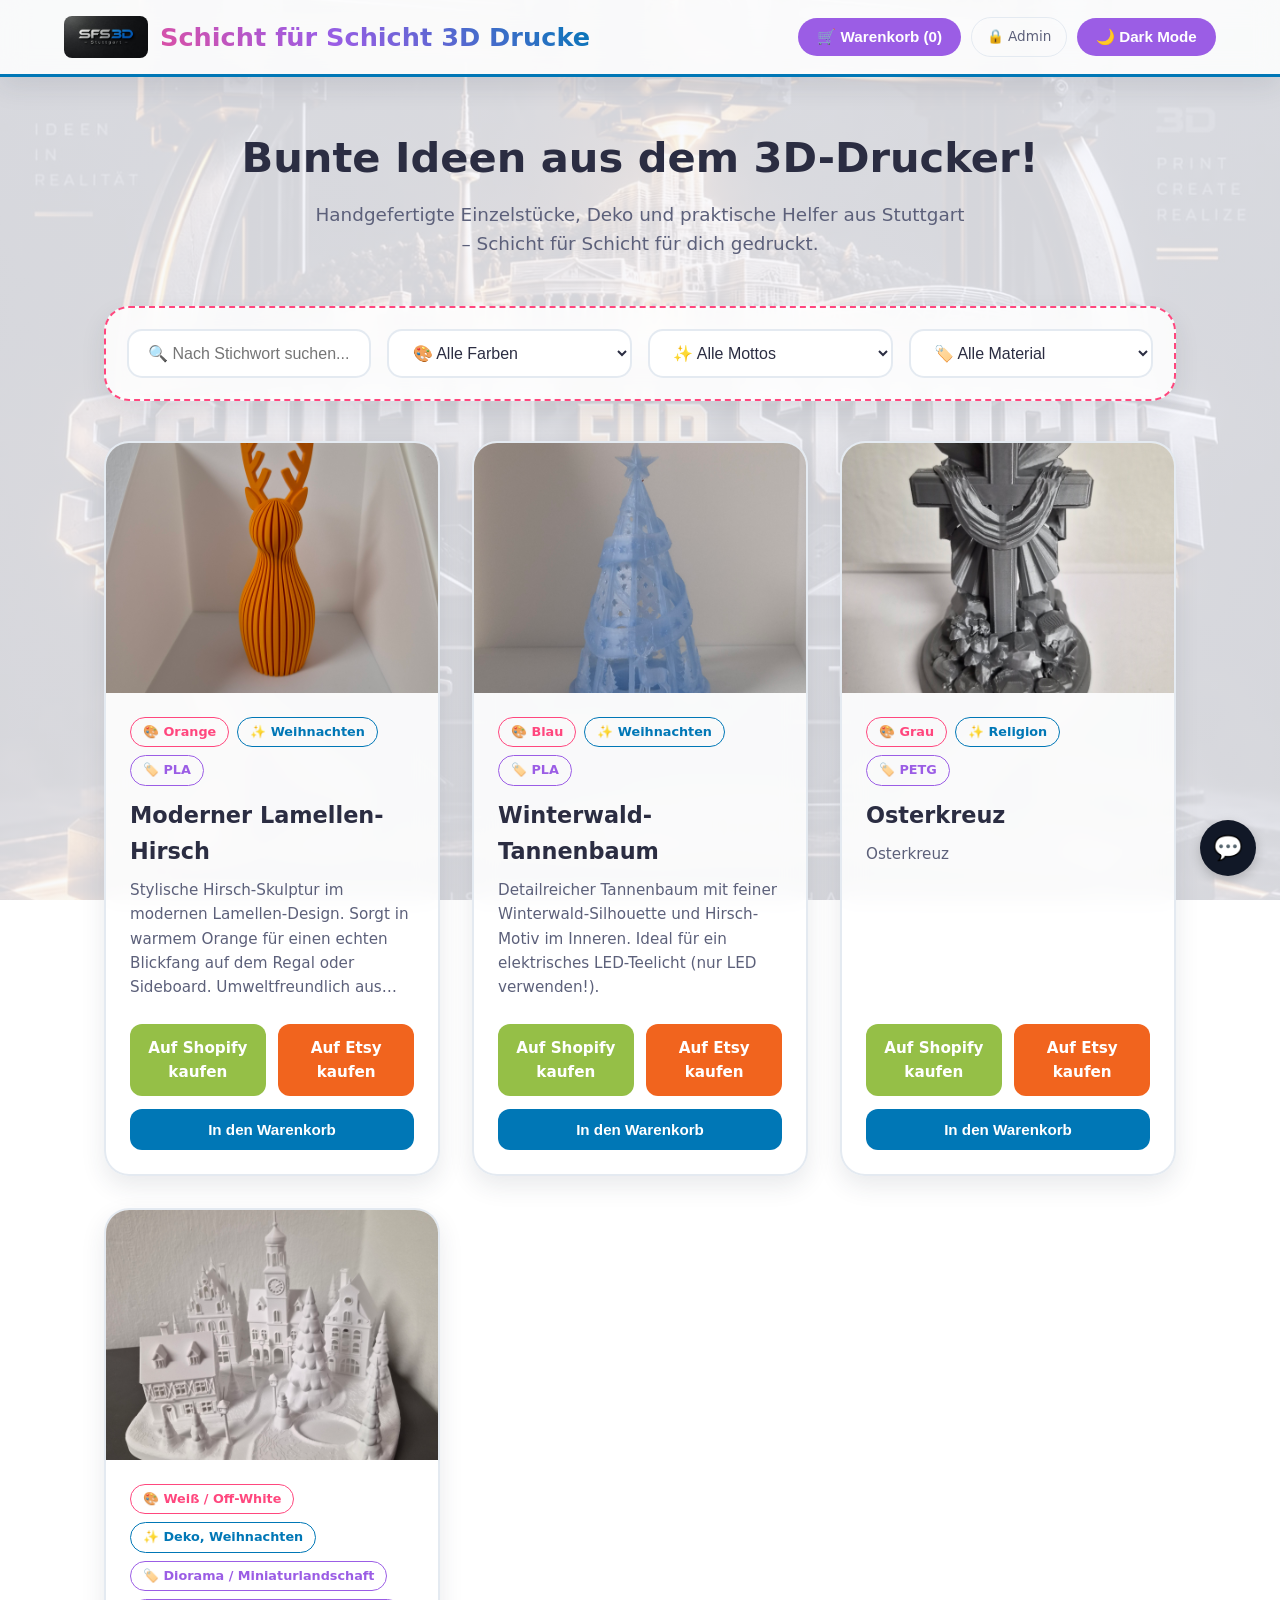
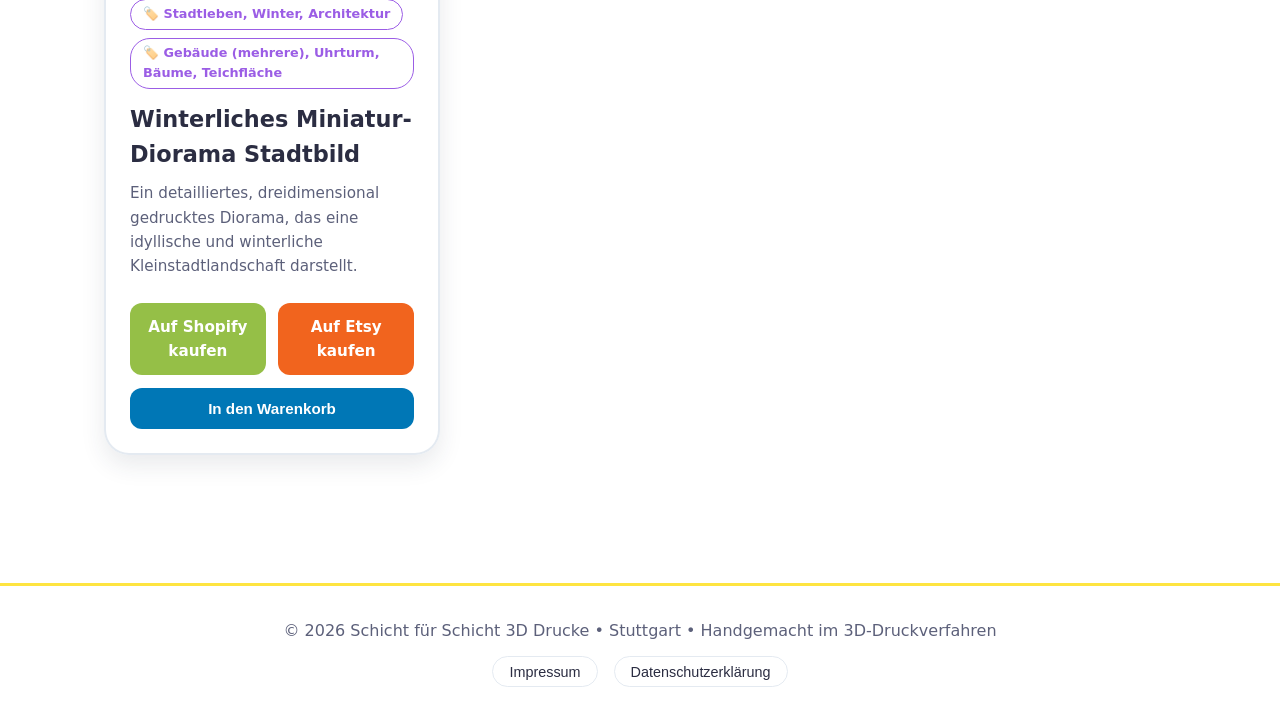
==== commit 6cecc3ba: "Warenkorb-Funktion für Produktseite hinzugefügt" ====
--- a/index.html
+++ b/index.html
@@ -77,7 +77,7 @@
         .logo img { height: 42px; width: auto; border-radius: 8px; }
         .header-actions { display: flex; gap: 10px; align-items: center; }
 
-        .theme-btn {
+        .theme-btn, .cart-button {
             background: var(--purple);
             color: white;
             border: none;
@@ -87,6 +87,8 @@
             font-weight: 700;
             cursor: pointer;
         }
+
+        .theme-btn:hover, .cart-button:hover, .btn:hover, .footer-btn:hover { transform: translateY(-1px); }
 
         .admin-link {
             text-decoration: none;
@@ -163,10 +165,11 @@
             flex-grow: 1;
         }
 
-        .shop-buttons { display: flex; gap: 0.8rem; margin-top: auto; }
-        .btn { flex: 1; text-align: center; text-decoration: none; padding: 0.75rem; border-radius: 12px; font-weight: 700; font-size: 0.95rem; color: white; border: none; cursor: pointer; }
+        .shop-buttons { display: flex; gap: 0.8rem; margin-top: auto; flex-wrap: wrap; }
+        .btn { flex: 1 1 120px; text-align: center; text-decoration: none; padding: 0.75rem; border-radius: 12px; font-weight: 700; font-size: 0.95rem; color: white; border: none; cursor: pointer; }
         .btn-shopify { background-color: #95bf47; }
         .btn-etsy { background-color: #f1641e; }
+        .btn-cart { background-color: var(--secondary); }
         .btn-back { background-color: var(--purple); display: inline-block; margin-bottom: 1.5rem; padding: 0.6rem 1.4rem; }
 
         .detail-view {
@@ -237,6 +240,75 @@
         .modal-close { background: var(--primary); color: white; border: none; border-radius: 50%; width: 34px; height: 34px; font-weight: bold; cursor: pointer; }
         .placeholder { background-color: #fef08a; color: #854d0e; padding: 1px 6px; border-radius: 4px; font-weight: 700; }
 
+        .cart-box {
+            max-width: 540px;
+        }
+        .cart-list {
+            display: flex;
+            flex-direction: column;
+            gap: 0.9rem;
+            margin-top: 1rem;
+        }
+        .cart-item {
+            display: flex;
+            justify-content: space-between;
+            align-items: center;
+            gap: 1rem;
+            padding: 0.8rem 0.9rem;
+            border: 1px solid var(--border-color);
+            border-radius: 14px;
+            background: rgba(255,255,255,0.03);
+        }
+        .cart-item-info {
+            display: flex;
+            flex-direction: column;
+            gap: 0.2rem;
+            flex: 1;
+        }
+        .cart-item-actions {
+            display: flex;
+            align-items: center;
+            gap: 0.7rem;
+        }
+        .qty-badge {
+            background: rgba(0, 119, 182, 0.12);
+            color: var(--secondary);
+            font-weight: 700;
+            padding: 0.3rem 0.6rem;
+            border-radius: 999px;
+        }
+        .remove-btn {
+            background: rgba(255, 71, 126, 0.12);
+            color: var(--primary);
+            border: 1px solid var(--primary);
+            border-radius: 10px;
+            padding: 0.35rem 0.7rem;
+            cursor: pointer;
+            font-weight: 700;
+        }
+        .cart-summary {
+            margin-top: 1.5rem;
+            padding-top: 1rem;
+            border-top: 1px solid var(--border-color);
+            display: flex;
+            justify-content: space-between;
+            align-items: center;
+            font-weight: 700;
+        }
+        .checkout-btn {
+            display: block;
+            width: 100%;
+            margin-top: 1rem;
+            text-align: center;
+            background: linear-gradient(135deg, var(--primary), var(--purple));
+            color: white;
+            border: none;
+            border-radius: 12px;
+            padding: 0.9rem 1rem;
+            font-weight: 700;
+            cursor: pointer;
+        }
+
         @media (max-width: 768px) {
             .detail-grid { grid-template-columns: 1fr; }
         }
@@ -253,6 +325,7 @@
             <span>Schicht für Schicht 3D Drucke</span>
         </div>
         <div class="header-actions">
+            <button id="cartButton" class="cart-button" type="button" onclick="openCartModal()">🛒 Warenkorb (0)</button>
             <a href="admin/" class="admin-link">🔒 Admin</a>
             <button class="theme-btn" id="themeToggle">🌙 Dark Mode</button>
         </div>
@@ -343,21 +416,38 @@
             <p><strong>1. Datenschutz auf einen Blick</strong><br>
             Diese Website dient als Online-Katalog für unsere 3D-Druck-Produkte. Der eigentliche Kaufabschluss findet erst nach Weiterleitung auf den externen Plattformen Shopify oder Etsy statt.</p><br>
             <p><strong>2. Verantwortliche Stelle</strong><br>
-            <span class="placeholder">[VORNAME NACHNAME]</span>, <span class="placeholder">[STRASSE UND HAUSNUMMER]</span>, <span class="placeholder">[PLZ]</span> Stuttgart, E-Mail: <span class="placeholder">[E-MAIL-ADRESSE]</span>.</p><br>
+            <span class="placeholder">[VORNAME NACHNAME]</span>, <span class="placeholder">[STRASSE UND HAUSNUMMER]</span>, <span class="placeholder">[PLZ]</span> Stuttgart, E-Mail: <span class="placeholder">[E-MAIL-ADRESSE]</span></p><br>
             <p><strong>3. Hosting (Netlify & GitHub)</strong><br>
-            Diese Website wird über Netlify (Netlify, Inc., 512 2nd Street, Suite 200, San Francisco, CA 94107, USA) bereitgestellt. Beim Aufruf der Seiten erfasst der Hostinganbieter automatisch Server-Logfiles (z. B. IP-Adresse, Browsertyp, Uhrzeit), um einen sicheren Betrieb zu gewährleisten (Art. 6 Abs. 1 lit. f DSGVO).</p><br>
+            Diese Website wird über Netlify (Netlify, Inc., 512 2nd Street, Suite 200, San Francisco, CA 94107, USA) bereitgestellt. Beim Aufruf der Seiten erfasst der Hostinganbieter automatisch Server-Logs wie IP-Adresse, Browserdaten und Zugriffszeitpunkte.</p><br>
             <p><strong>4. Lokale Speicherung (Dark/White Mode)</strong><br>
             Für die Speicherung Ihrer gewählten Farbansicht (Dark Mode / White Mode) nutzt diese Seite den lokalen Speicher Ihres Browsers (LocalStorage). Es werden keine Tracking-Cookies eingesetzt.</p><br>
             <p><strong>5. Externe Links zu Shopify und Etsy</strong><br>
-            Beim Klick auf einen Kauf-Button verlassen Sie unsere Website und werden zu unserem Shop auf Shopify (<span class="placeholder">[LINK ZU DEINEM SHOPIFY-SHOP]</span>) oder Etsy (<span class="placeholder">[LINK ZU DEINEM ETSY-SHOP]</span>) weitergeleitet. Ab diesem Zeitpunkt gelten die Datenschutzbestimmungen des jeweiligen Plattformbetreibers.</p><br>
+            Beim Klick auf einen Kauf-Button verlassen Sie unsere Website und werden zu unserem Shop auf Shopify (<span class="placeholder">[LINK ZU DEINEM SHOPIFY-SHOP]</span>) oder Etsy (<span class="placeholder">[LINK ZU DEINEM ETSY-SHOP]</span>) weitergeleitet. Dort gelten die Datenschutzbestimmungen dieser Plattformen.</p><br>
             <p><strong>6. Ihre Rechte</strong><br>
-            Sie haben jederzeit das Recht auf unentgeltliche Auskunft, Berichtigung, Sperrung oder Löschung Ihrer gespeicherten personenbezogenen Daten sowie ein Beschwerderecht bei der zuständigen Aufsichtsbehörde.</p>
+            Sie haben jederzeit das Recht auf unentgeltliche Auskunft, Berichtigung, Sperrung oder Löschung Ihrer gespeicherten personenbezogenen Daten sowie ein Beschwerderecht bei der zuständigen Datenschutzbehörde.</p>
+        </div>
+    </div>
+
+    <!-- WARENKORB MODAL -->
+    <div id="cartModal" class="modal-backdrop" onclick="closeModal('cartModal')">
+        <div class="modal-box cart-box" onclick="event.stopPropagation()">
+            <div class="modal-header">
+                <h2>🛒 Warenkorb</h2>
+                <button class="modal-close" onclick="closeModal('cartModal')">✕</button>
+            </div>
+            <div id="cartItems" class="cart-list"></div>
+            <div class="cart-summary">
+                <span>Gesamt:</span>
+                <span id="cartTotal">0,00 €</span>
+            </div>
+            <button class="checkout-btn" type="button" onclick="alert('Die Kasse ist noch nicht aktiviert. Bitte nutze die externen Shop-Links für den Kauf.')">Zur Kasse</button>
         </div>
     </div>
 
 <script>
         let allProducts = [];
         let extraFilters = [];
+        let cart = JSON.parse(localStorage.getItem('sfs-cart') || '[]');
 
         const themeToggle = document.getElementById('themeToggle');
         const htmlEl = document.documentElement;
@@ -381,6 +471,81 @@
         function fixImagePath(path) {
             if (!path) return '';
             return path.startsWith('/') ? path.slice(1) : path;
+        }
+
+        function saveCart() {
+            localStorage.setItem('sfs-cart', JSON.stringify(cart));
+            updateCartUI();
+        }
+
+        function updateCartUI() {
+            const cartButton = document.getElementById('cartButton');
+            const totalItems = cart.reduce((sum, item) => sum + (Number(item.quantity) || 0), 0);
+            if (cartButton) {
+                cartButton.textContent = `🛒 Warenkorb (${totalItems})`;
+            }
+        }
+
+        function addToCart(productId) {
+            const product = allProducts.find(item => item.id === productId);
+            if (!product) return;
+
+            const existing = cart.find(item => item.id === productId);
+            if (existing) {
+                existing.quantity = (Number(existing.quantity) || 0) + 1;
+            } else {
+                cart.push({ id: productId, quantity: 1 });
+            }
+
+            saveCart();
+            renderCart();
+            openCartModal();
+        }
+
+        function removeFromCart(productId) {
+            cart = cart.filter(item => item.id !== productId);
+            saveCart();
+            renderCart();
+        }
+
+        function renderCart() {
+            const cartItems = document.getElementById('cartItems');
+            const cartTotalEl = document.getElementById('cartTotal');
+
+            if (!cartItems || !cartTotalEl) return;
+
+            if (!cart.length) {
+                cartItems.innerHTML = '<p>Dein Warenkorb ist leer.</p>';
+                cartTotalEl.textContent = '0,00 €';
+                return;
+            }
+
+            const total = cart.reduce((sum, item) => {
+                const product = allProducts.find(p => p.id === item.id);
+                if (!product) return sum;
+                return sum + (Number(item.quantity) || 0) * (Number(product.preis) || 0);
+            }, 0);
+
+            cartItems.innerHTML = cart.map(item => {
+                const product = allProducts.find(p => p.id === item.id);
+                if (!product) return '';
+
+                return `
+                    <div class="cart-item">
+                        <div class="cart-item-info">
+                            <strong>${product.titel || 'Produkt'}</strong>
+                            <span>${product.farbe ? 'Farbe: ' + product.farbe : ''}</span>
+                            <span>${(Number(product.preis) || 0).toFixed(2).replace('.', ',')} €</span>
+                        </div>
+                        <div class="cart-item-actions">
+                            <span class="qty-badge">x${Number(item.quantity) || 1}</span>
+                            <button class="remove-btn" type="button" data-remove-id="${product.id}">Entfernen</button>
+                        </div>
+                    </div>
+                `;
+            }).join('');
+
+            cartTotalEl.textContent = `${total.toFixed(2).replace('.', ',')} €`;
         }
 
         async function loadProducts() {
@@ -406,6 +571,8 @@
 
                 populateFilters(savedColors, savedMottos);
                 renderProducts(allProducts);
+                renderCart();
+                updateCartUI();
 
                 const hash = window.location.hash.replace('#produkt-', '');
                 if (hash) {
@@ -477,6 +644,7 @@
                         <div class="shop-buttons" onclick="event.stopPropagation()">
                             <a href="${p.shopify || '#'}" target="_blank" class="btn btn-shopify">Auf Shopify kaufen</a>
                             <a href="${p.etsy || '#'}" target="_blank" class="btn btn-etsy">Auf Etsy kaufen</a>
+                            <button type="button" class="btn btn-cart" onclick="addToCart('${p.id}')">In den Warenkorb</button>
                         </div>
                     </div>
                 </article>
@@ -547,6 +715,7 @@
                     <div class="shop-buttons">
                         <a href="${p.shopify || '#'}" target="_blank" class="btn btn-shopify">Jetzt auf Shopify kaufen</a>
                         <a href="${p.etsy || '#'}" target="_blank" class="btn btn-etsy">Jetzt auf Etsy kaufen</a>
+                        <button type="button" class="btn btn-cart" onclick="addToCart('${p.id}')">In den Warenkorb</button>
                     </div>
                 </div>
             `;
@@ -562,7 +731,6 @@
         document.getElementById('colorFilter').addEventListener('change', filterProducts);
         document.getElementById('mottoFilter').addEventListener('change', filterProducts);
 
-                // Reagiert auf den Zurück- und Vorwärts-Pfeil im Browser
         window.addEventListener('popstate', () => {
             const hash = window.location.hash.replace('#produkt-', '');
             if (hash) {
@@ -572,11 +740,9 @@
                     return;
                 }
             }
-            // Kein Produkt-Hash mehr in der URL -> Übersicht wieder einblenden
             document.getElementById('detailSection').style.display = 'none';
             document.getElementById('overviewSection').style.display = 'block';
         });
-
 
         function openModal(id) {
             const modal = document.getElementById(id);
@@ -592,6 +758,17 @@
             }
         }
 
+        function openCartModal() {
+            openModal('cartModal');
+            renderCart();
+        }
+
+        document.getElementById('cartItems').addEventListener('click', (event) => {
+            const button = event.target.closest('[data-remove-id]');
+            if (!button) return;
+            removeFromCart(button.getAttribute('data-remove-id'));
+        });
+
         loadProducts();
     </script>
     <script src="ai-berater.js"></script>
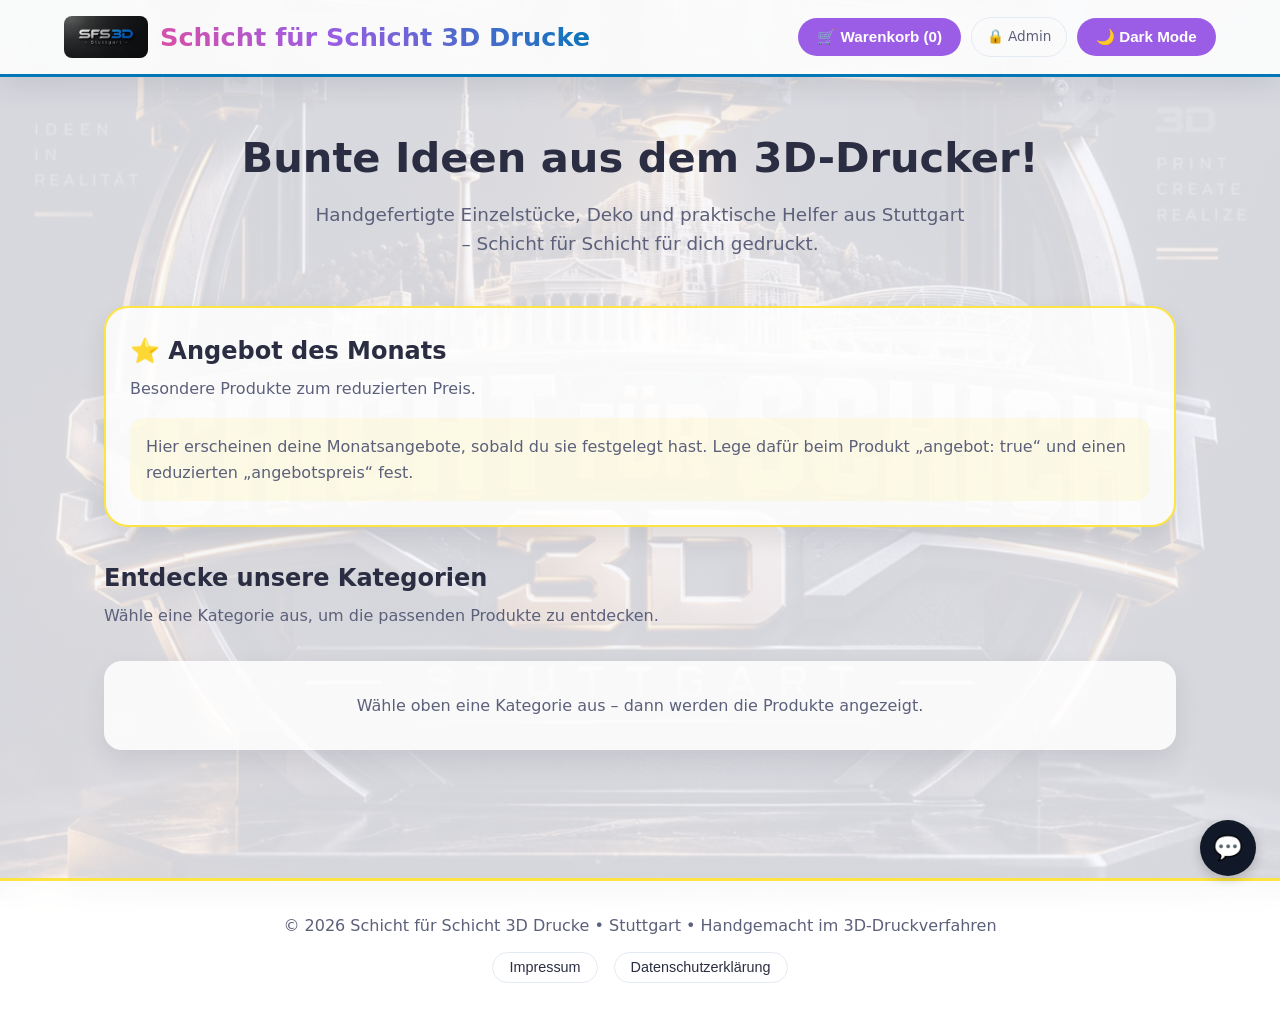
==== commit ed29d317: "Load the homepage catalog and cart recommendation scripts from index.html" ====
--- a/index.html
+++ b/index.html
@@ -414,17 +414,17 @@
                 <button class="modal-close" onclick="closeModal('datenschutzModal')">✕</button>
             </div>
             <p><strong>1. Datenschutz auf einen Blick</strong><br>
-            Diese Website dient als Online-Katalog für unsere 3D-Druck-Produkte. Der eigentliche Kaufabschluss findet erst nach Weiterleitung auf den externen Plattformen Shopify oder Etsy statt.</p><br>
+            Diese Website dient als Online-Katalog für unsere 3D-Druck-Produkte. Der eigentliche Kaufabschluss findet erst nach Weiterleitung auf den externen Plattformen Shopify oder Etsy statt.</p>[...]
             <p><strong>2. Verantwortliche Stelle</strong><br>
-            <span class="placeholder">[VORNAME NACHNAME]</span>, <span class="placeholder">[STRASSE UND HAUSNUMMER]</span>, <span class="placeholder">[PLZ]</span> Stuttgart, E-Mail: <span class="placeholder">[E-MAIL-ADRESSE]</span></p><br>
+            <span class="placeholder">[VORNAME NACHNAME]</span>, <span class="placeholder">[STRASSE UND HAUSNUMMER]</span>, <span class="placeholder">[PLZ]</span> Stuttgart, E-Mail: <span class="place[...]
             <p><strong>3. Hosting (Netlify & GitHub)</strong><br>
-            Diese Website wird über Netlify (Netlify, Inc., 512 2nd Street, Suite 200, San Francisco, CA 94107, USA) bereitgestellt. Beim Aufruf der Seiten erfasst der Hostinganbieter automatisch Server-Logs wie IP-Adresse, Browserdaten und Zugriffszeitpunkte.</p><br>
+            Diese Website wird über Netlify (Netlify, Inc., 512 2nd Street, Suite 200, San Francisco, CA 94107, USA) bereitgestellt. Beim Aufruf der Seiten erfasst der Hostinganbieter automatisch Ser[...]
             <p><strong>4. Lokale Speicherung (Dark/White Mode)</strong><br>
-            Für die Speicherung Ihrer gewählten Farbansicht (Dark Mode / White Mode) nutzt diese Seite den lokalen Speicher Ihres Browsers (LocalStorage). Es werden keine Tracking-Cookies eingesetzt.</p><br>
+            Für die Speicherung Ihrer gewählten Farbansicht (Dark Mode / White Mode) nutzt diese Seite den lokalen Speicher Ihres Browsers (LocalStorage). Es werden keine Tracking-Cookies eingesetzt[...]
             <p><strong>5. Externe Links zu Shopify und Etsy</strong><br>
-            Beim Klick auf einen Kauf-Button verlassen Sie unsere Website und werden zu unserem Shop auf Shopify (<span class="placeholder">[LINK ZU DEINEM SHOPIFY-SHOP]</span>) oder Etsy (<span class="placeholder">[LINK ZU DEINEM ETSY-SHOP]</span>) weitergeleitet. Dort gelten die Datenschutzbestimmungen dieser Plattformen.</p><br>
+            Beim Klick auf einen Kauf-Button verlassen Sie unsere Website und werden zu unserem Shop auf Shopify (<span class="placeholder">[LINK ZU DEINEM SHOPIFY-SHOP]</span>) oder Etsy (<span class[...]
             <p><strong>6. Ihre Rechte</strong><br>
-            Sie haben jederzeit das Recht auf unentgeltliche Auskunft, Berichtigung, Sperrung oder Löschung Ihrer gespeicherten personenbezogenen Daten sowie ein Beschwerderecht bei der zuständigen Datenschutzbehörde.</p>
+            Sie haben jederzeit das Recht auf unentgeltliche Auskunft, Berichtigung, Sperrung oder Löschung Ihrer gespeicherten personenbezogenen Daten sowie ein Beschwerderecht bei der zuständigen [...]
         </div>
     </div>
 
@@ -551,7 +551,6 @@
         async function loadProducts() {
             const grid = document.getElementById('productGrid');
             try {
-                // Lädt Produkte und Filter gleichzeitig aus den getrennten JSON-Dateien
                 const [prodRes, filterRes] = await Promise.all([
                     fetch('./produkte.json?t=' + Date.now()),
                     fetch('./filter.json?t=' + Date.now())
@@ -620,7 +619,6 @@
                 filterSection.appendChild(select);
             });
         }
-
 
         function renderProducts(list) {
             const grid = document.getElementById('productGrid');
@@ -771,6 +769,8 @@
 
         loadProducts();
     </script>
+    <script src="homepage-katalog.js"></script>
+    <script src="warenkorb-empfehlungen.js"></script>
     <script src="ai-berater.js"></script>
 </body>
 </html>
